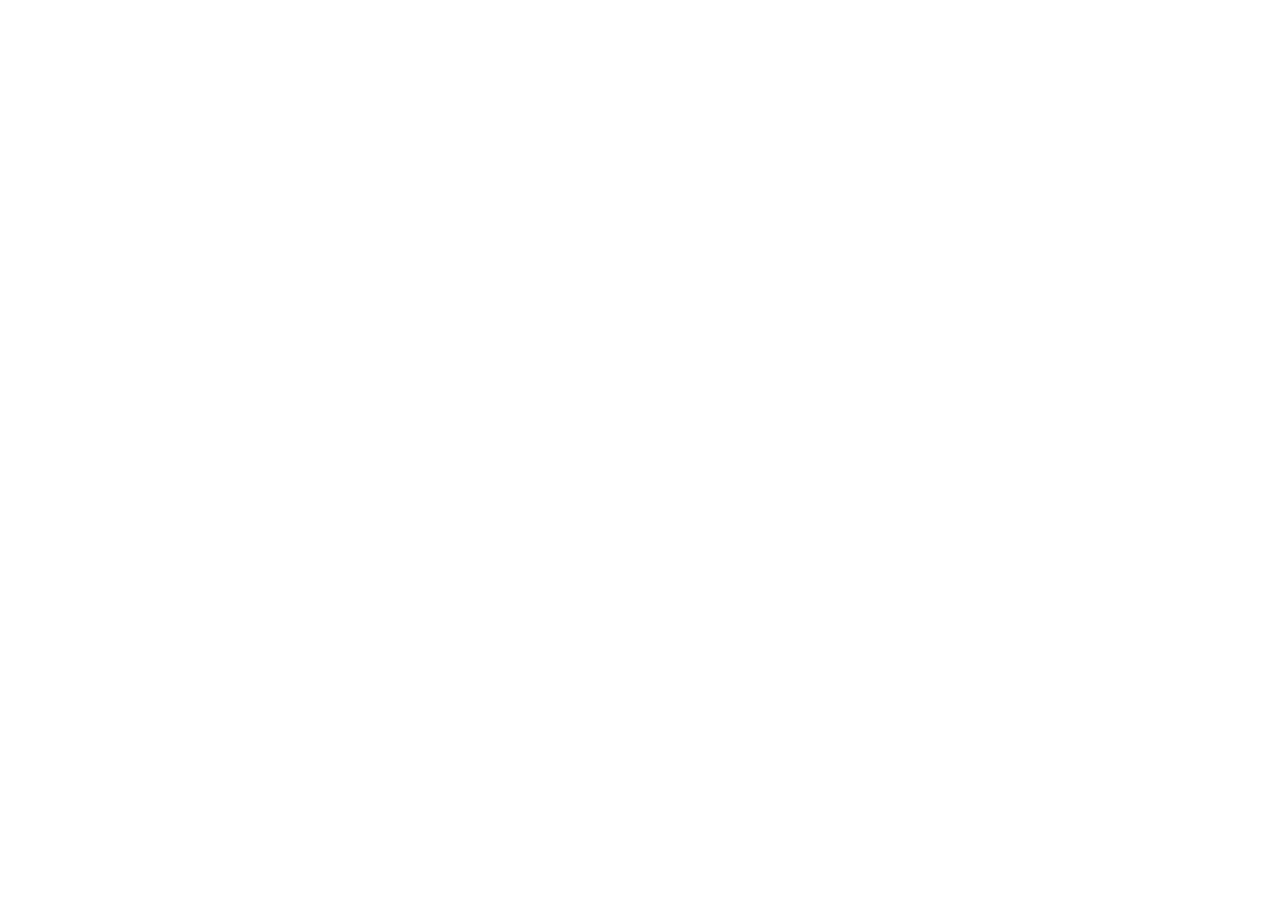
==== index.html @ 06a11bc9 "feat: initialize AMU Pulse student election dashboard - Setup React project structure with TypeScrip" ====
<!doctype html>
<html lang="en">
  <head>
    <meta charset="UTF-8" />
    <meta name="viewport" content="width=device-width, initial-scale=1.0" />
    <title>AMUSU Elections - Know Your Candidates</title>
    <meta name="description" content="Independent student-driven platform for AMUSU Elections 2025. Meet candidates, explore manifestos, view reform agendas, and show your support." />
    <meta property="og:title" content="AMUSU Elections - Know Your Candidates" />
    <meta property="og:description" content="Independent student-driven platform for AMUSU Elections 2025. Meet candidates, explore manifestos, view reform agendas, and show your support." />
    <meta property="og:type" content="website" />
    <meta property="og:url" content="https://amusuelections.in/" />
    <link rel="canonical" href="https://amusuelections.in/" />
    <meta name="twitter:card" content="summary_large_image" />
    <link rel="preconnect" href="https://fonts.googleapis.com">
    <link rel="preconnect" href="https://fonts.gstatic.com" crossorigin>
    <link href="https://fonts.googleapis.com/css2?family=Caveat:wght@600;700&family=Plus+Jakarta+Sans:ital,wght@0,300;0,400;0,500;0,600;0,700;0,800;1,400;1,600&display=swap" rel="stylesheet">
    <link rel="icon" type="image/png" href="/assets/aistudio/AMUSU_Elections_Logo_Badge__1__6faee246.png" />
  </head>
  <body class="bg-[#f9fafb] text-slate-800 antialiased font-sans selection:bg-emerald-500 selection:text-white">
    <div id="root"></div>
    <script type="text/javascript">
      // Single Page Apps for GitHub Pages redirect decoder
      (function(l) {
        if (l.search[1] === '/' ) {
          var decoded = l.search.slice(1).split('&').map(function(s) { 
            return s.replace(/~and~/g, '&');
          }).join('?');
          window.history.replaceState(null, null,
              l.pathname.slice(0, -1) + decoded + l.hash
          );
        }
      }(window.location))
    </script>
    <script type="module" src="/src/main.tsx"></script>
  </body>
</html>
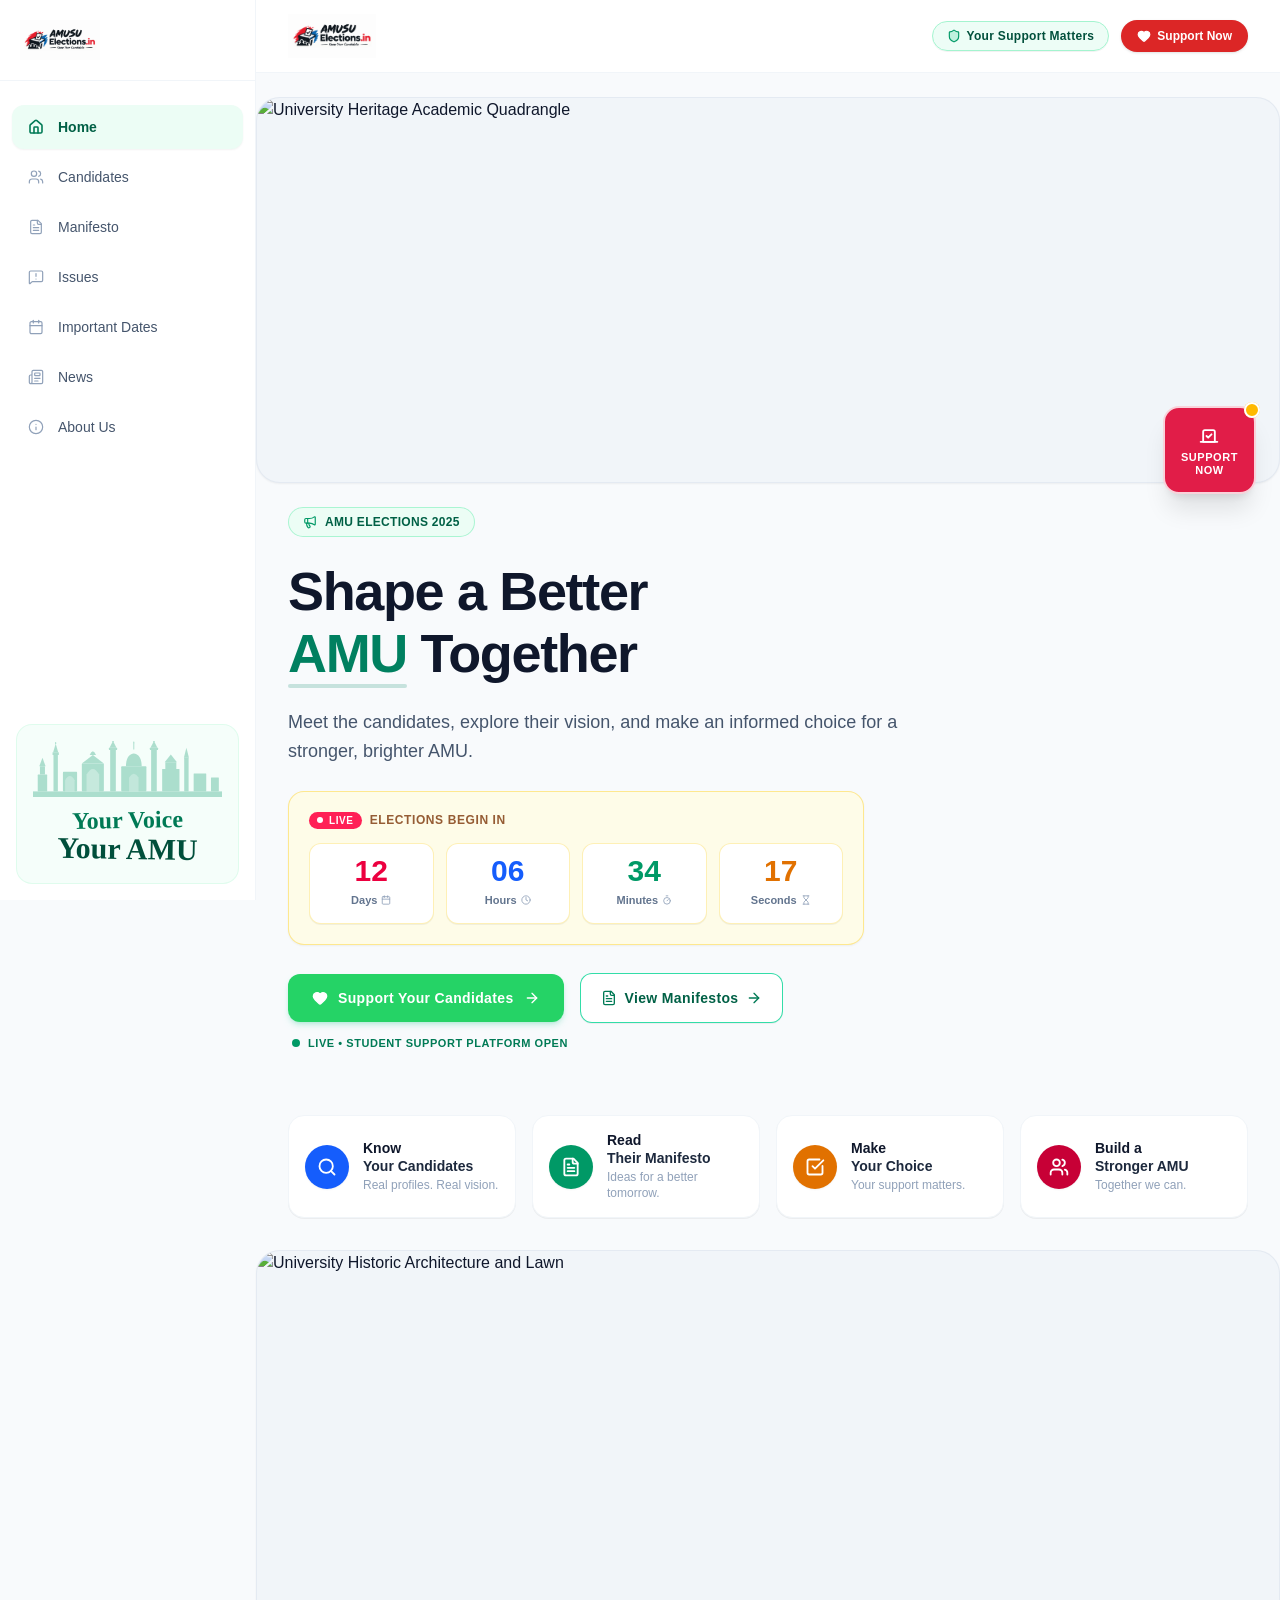
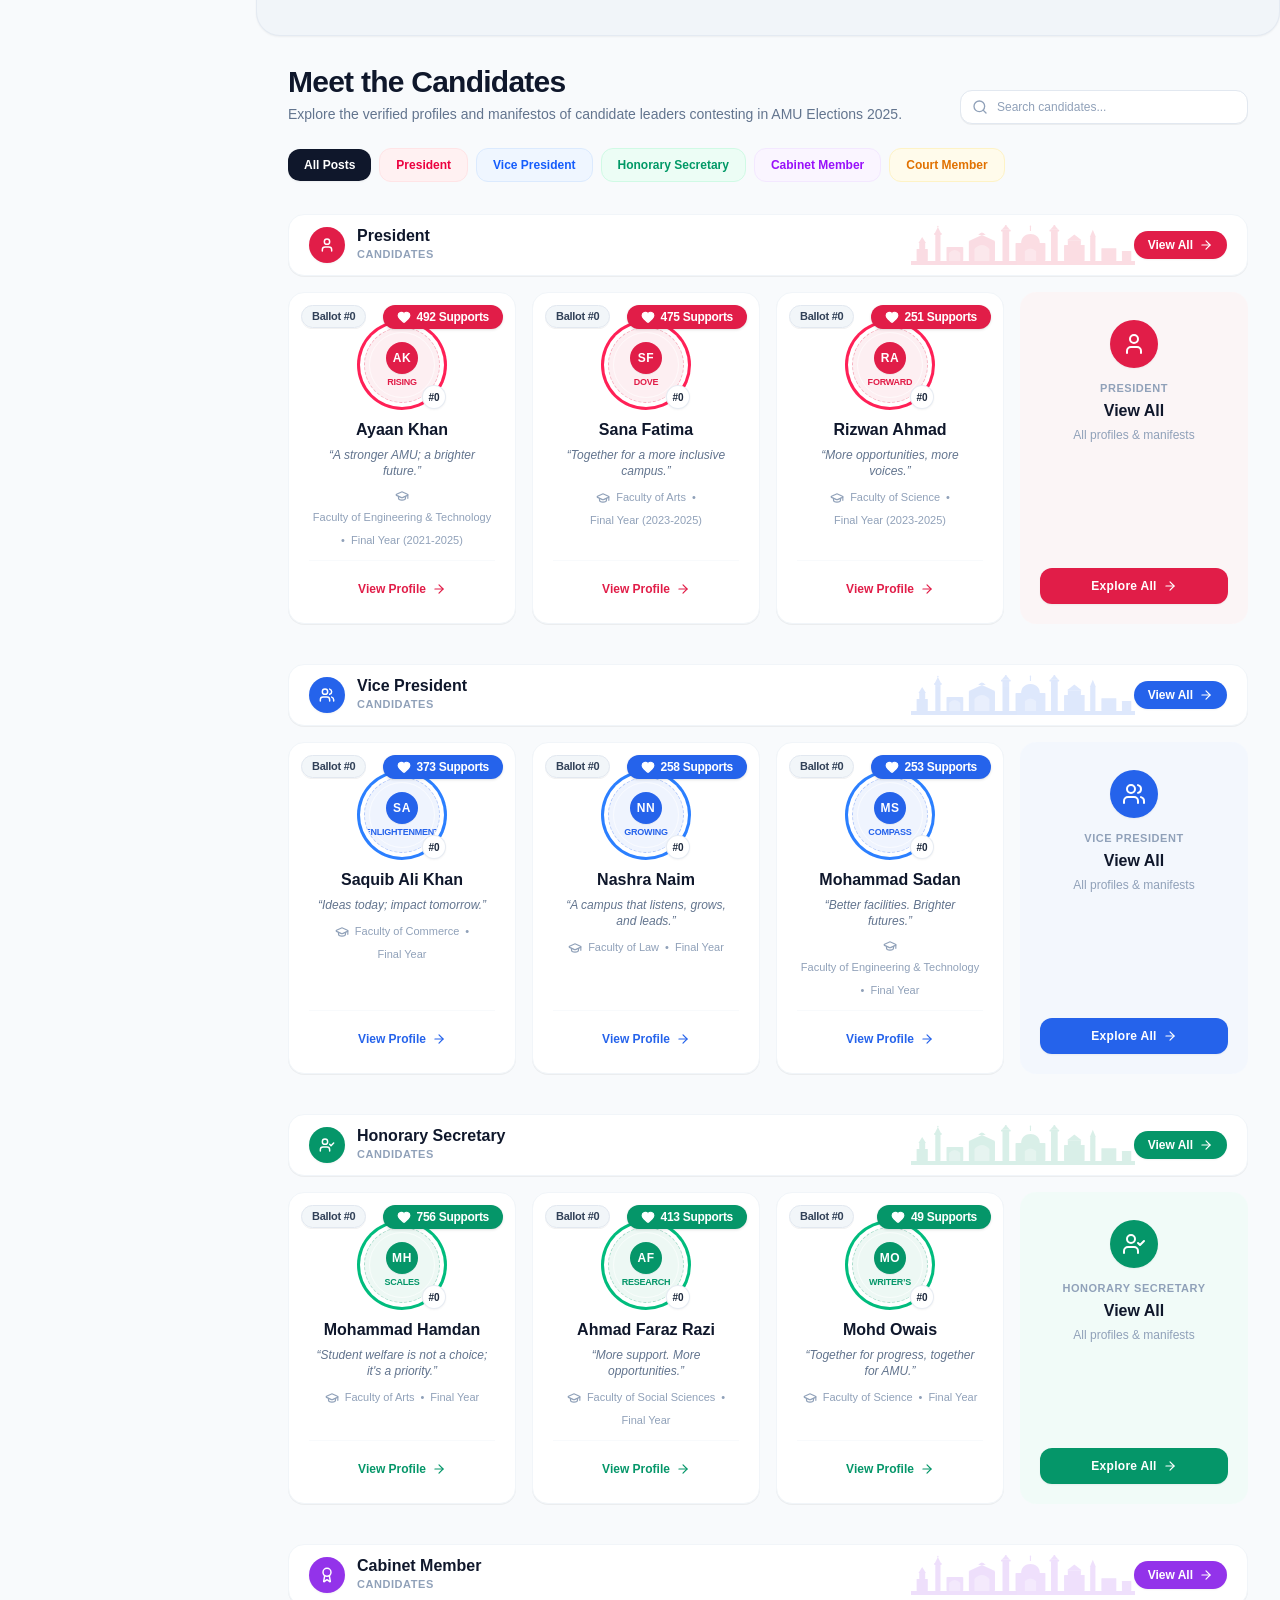
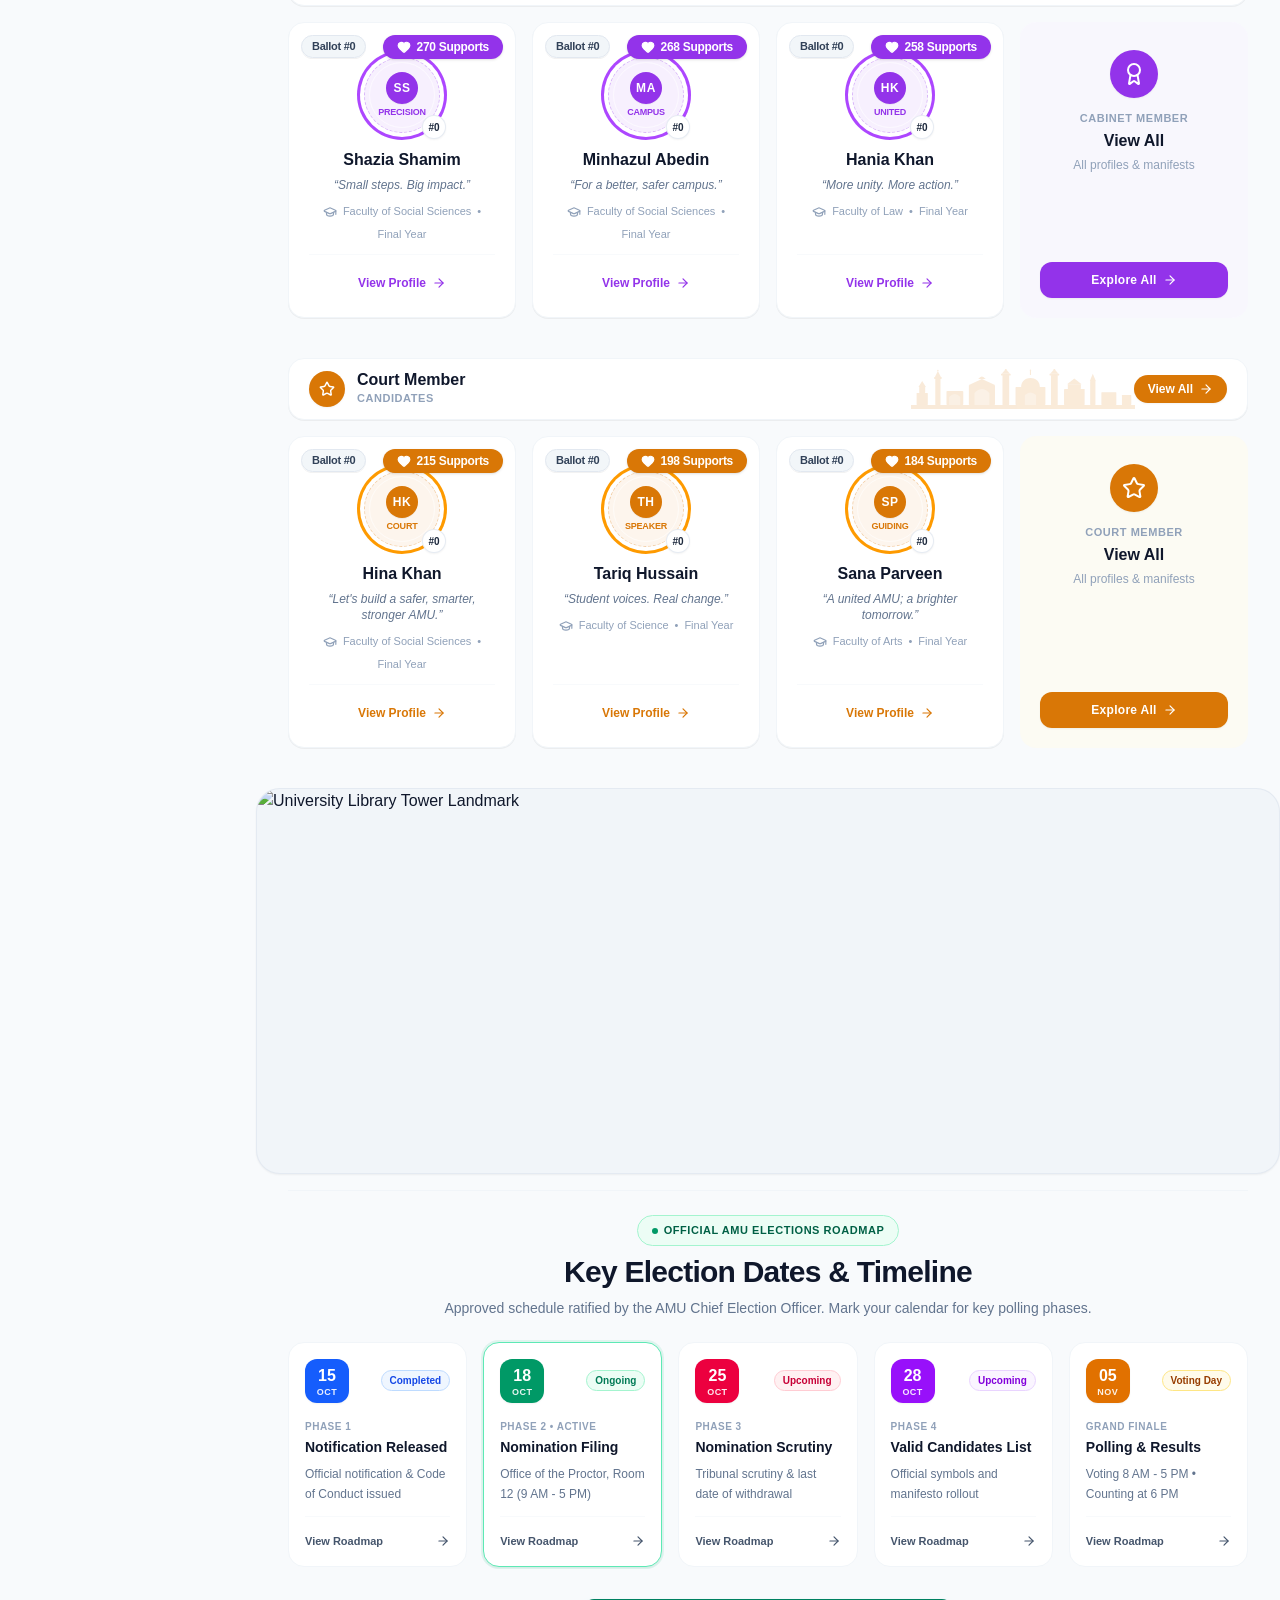
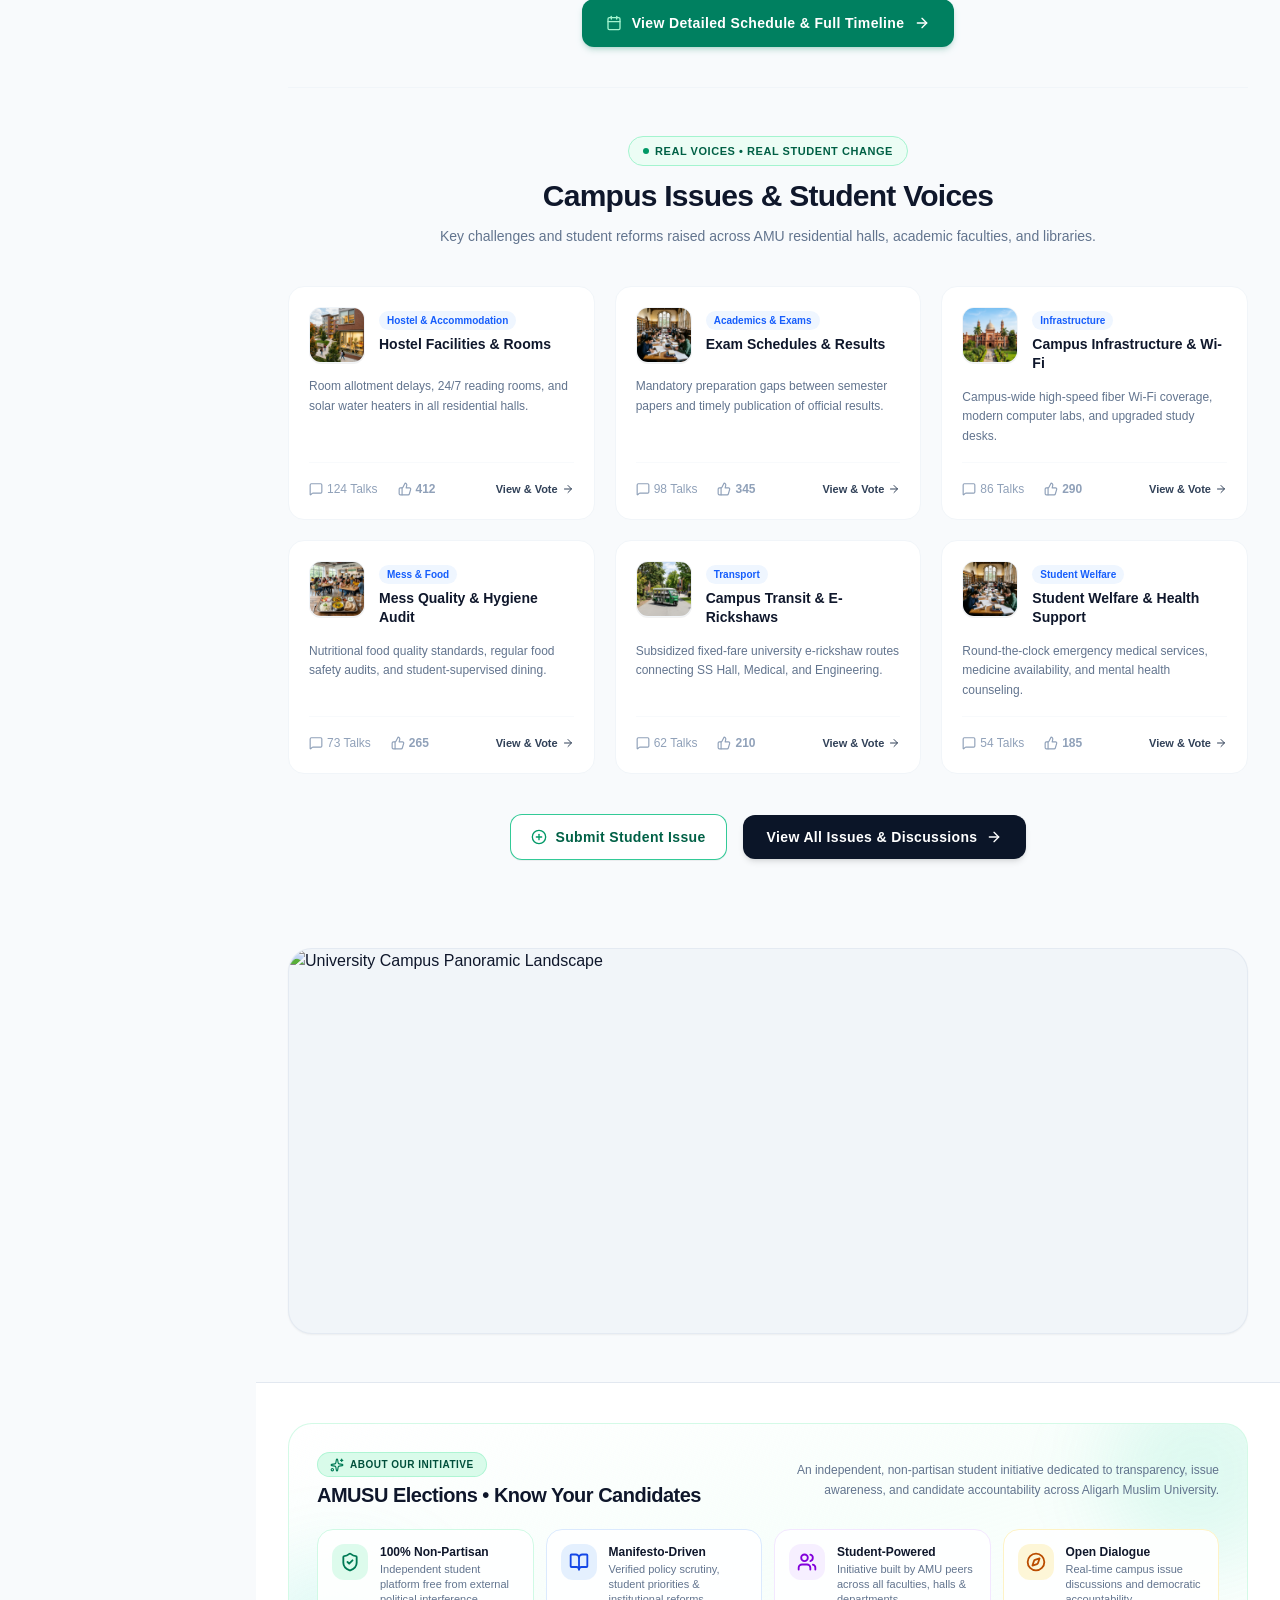
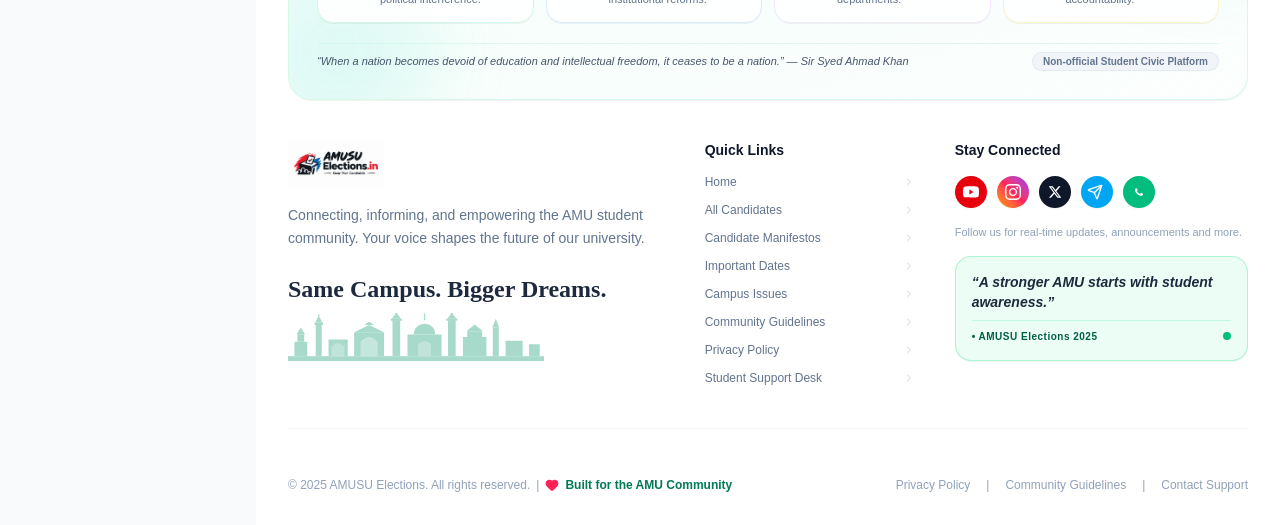
==== commit 9ab73127: "deploy: a2145978693f1ba4473184adfa4c8ff96a460b93" ====
--- a/index.html
+++ b/index.html
@@ -14,14 +14,11 @@
     <link rel="preconnect" href="https://fonts.googleapis.com">
     <link rel="preconnect" href="https://fonts.gstatic.com" crossorigin>
     <link href="https://fonts.googleapis.com/css2?family=Caveat:wght@600;700&family=Plus+Jakarta+Sans:ital,wght@0,300;0,400;0,500;0,600;0,700;0,800;1,400;1,600&display=swap" rel="stylesheet">
-    <link rel="icon" type="image/png" href="/assets/aistudio/AMUSU_Elections_Logo_Badge__1__6faee246.png" />
-  </head>
-  <body class="bg-[#f9fafb] text-slate-800 antialiased font-sans selection:bg-emerald-500 selection:text-white">
-    <div id="root"></div>
+    <link rel="icon" type="image/png" href="./assets/aistudio/AMUSU_Elections_Logo_Badge__1__6faee246.png" />
     <script type="text/javascript">
       // Single Page Apps for GitHub Pages redirect decoder
       (function(l) {
-        if (l.search[1] === '/' ) {
+        if (l.search && l.search[1] === '/' ) {
           var decoded = l.search.slice(1).split('&').map(function(s) { 
             return s.replace(/~and~/g, '&');
           }).join('?');
@@ -31,6 +28,10 @@
         }
       }(window.location))
     </script>
-    <script type="module" src="/src/main.tsx"></script>
+    <script type="module" crossorigin src="./assets/index-C8y7cIU6.js"></script>
+    <link rel="stylesheet" crossorigin href="./assets/index-BDInMs1F.css">
+  </head>
+  <body class="bg-[#f9fafb] text-slate-800 antialiased font-sans selection:bg-emerald-500 selection:text-white">
+    <div id="root"></div>
   </body>
 </html>
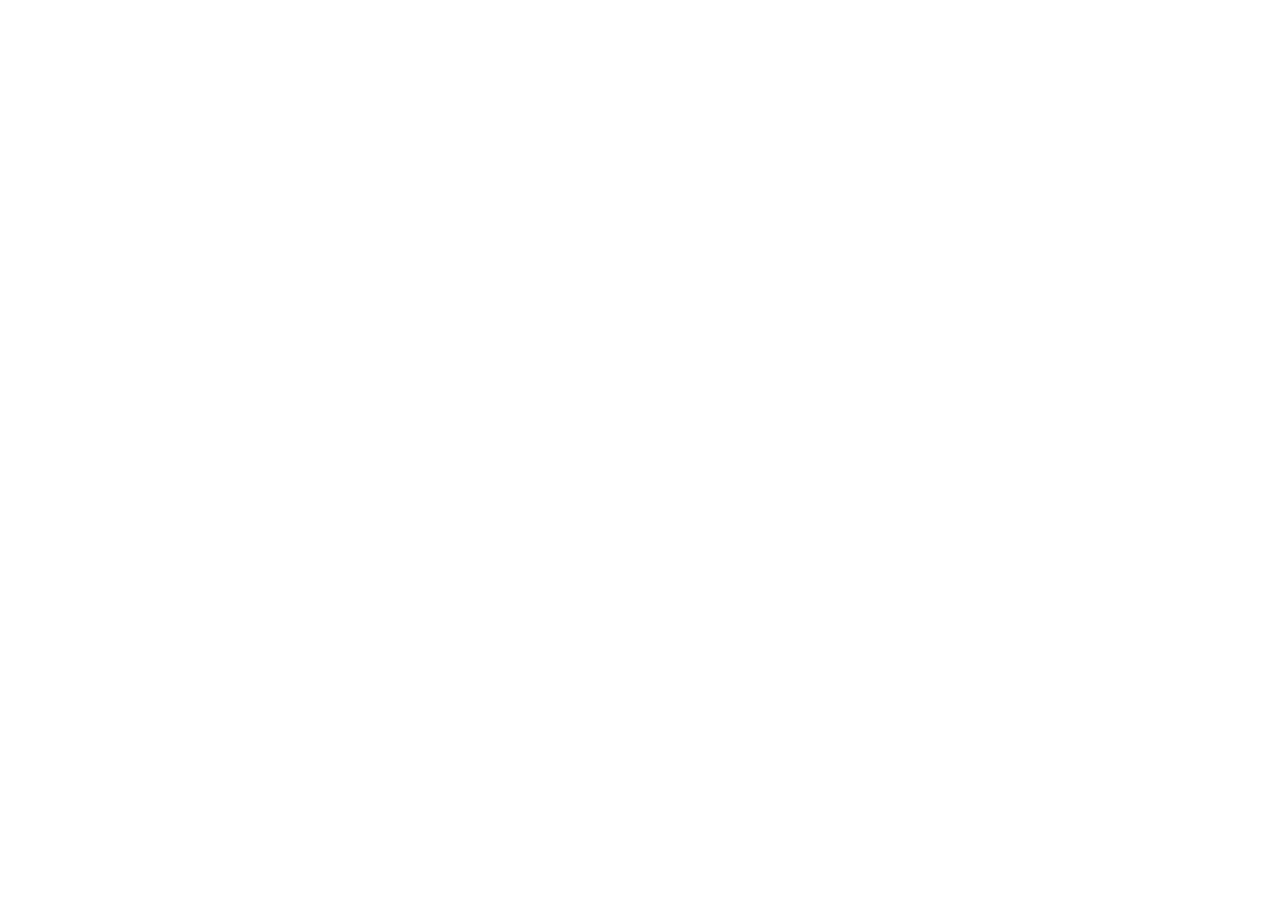
==== commit 383c7222: "feat: refactor authentication and enhance UI - Integrate student sign-in flow in AuthRequiredModal -" ====
--- a/index.html
+++ b/index.html
@@ -11,10 +11,12 @@
     <meta property="og:url" content="https://amusuelections.in/" />
     <link rel="canonical" href="https://amusuelections.in/" />
     <meta name="twitter:card" content="summary_large_image" />
+    <link rel="preconnect" href="https://i.ibb.co" crossorigin />
+    <link rel="dns-prefetch" href="https://i.ibb.co" />
     <link rel="preconnect" href="https://fonts.googleapis.com">
     <link rel="preconnect" href="https://fonts.gstatic.com" crossorigin>
     <link href="https://fonts.googleapis.com/css2?family=Caveat:wght@600;700&family=Plus+Jakarta+Sans:ital,wght@0,300;0,400;0,500;0,600;0,700;0,800;1,400;1,600&display=swap" rel="stylesheet">
-    <link rel="icon" type="image/png" href="./assets/aistudio/AMUSU_Elections_Logo_Badge__1__6faee246.png" />
+    <link rel="icon" type="image/png" href="/assets/aistudio/AMUSU_Elections_Logo_Badge__1__6faee246.png" />
     <script type="text/javascript">
       // Single Page Apps for GitHub Pages redirect decoder
       (function(l) {
@@ -28,8 +30,7 @@
         }
       }(window.location))
     </script>
-    <script type="module" crossorigin src="./assets/index-C8y7cIU6.js"></script>
-    <link rel="stylesheet" crossorigin href="./assets/index-BDInMs1F.css">
+    <script type="module" src="/src/main.tsx"></script>
   </head>
   <body class="bg-[#f9fafb] text-slate-800 antialiased font-sans selection:bg-emerald-500 selection:text-white">
     <div id="root"></div>
